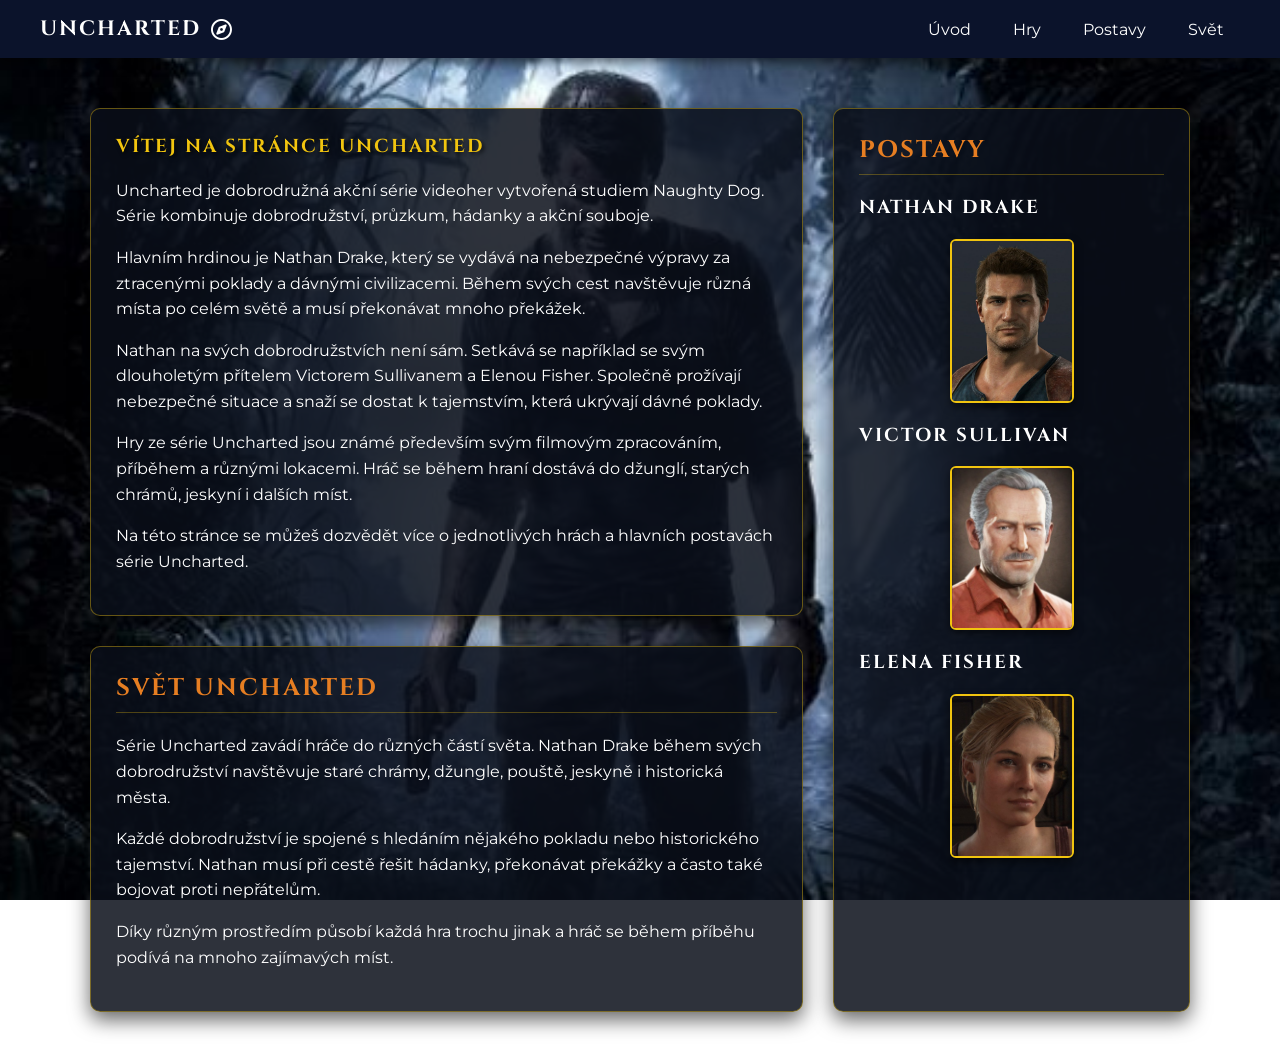
==== index.html @ ddd3dea9 "finalni_verze" ====
<!DOCTYPE html>
<html lang="cs">

<head>
    <title>Uncharted</title>
    <link rel="preconnect" href="https://fonts.googleapis.com">
    <link rel="preconnect" href="https://fonts.gstatic.com" crossorigin>
    <link
        href="https://fonts.googleapis.com/css2?family=Cinzel:wght@600;800&family=Montserrat:wght@400;600&display=swap"
        rel="stylesheet">

    <link rel="stylesheet" href="style.css">
    <link rel="stylesheet" href="https://cdnjs.cloudflare.com/ajax/libs/font-awesome/6.7.2/css/all.min.css">
</head>

<body>

    <header>
        <nav id="navbar">

            <div class="logo">
                UNCHARTED
                <i class="fa-regular fa-compass"></i>
            </div>

            <ul>
                <li><a href="#uvod">Úvod</a></li>
                <li><a href="hry.html">Hry</a></li>
                <li><a href="#postavy">Postavy</a></li>
                <li><a href="#svet">Svět</a></li>
            </ul>

        </nav>
    </header>

    <main>

        <section id="uvod">

            <div class="obsah">

                <div class="hlavni-obsah">
                    <article id="uvod-clanek">
                        <h1>Vítej na stránce Uncharted</h1>

                        <p>Uncharted je dobrodružná akční série videoher vytvořená studiem Naughty Dog. Série kombinuje
                            dobrodružství, průzkum, hádanky a akční souboje.</p>

                        <p>Hlavním hrdinou je Nathan Drake, který se vydává na nebezpečné výpravy za ztracenými poklady
                            a dávnými civilizacemi. Během svých cest navštěvuje různá místa po celém světě a musí
                            překonávat mnoho překážek.</p>

                        <p>Nathan na svých dobrodružstvích není sám. Setkává se například se svým dlouholetým přítelem
                            Victorem Sullivanem a Elenou Fisher. Společně prožívají nebezpečné situace a snaží se dostat
                            k tajemstvím, která ukrývají dávné poklady.</p>

                        <p>Hry ze série Uncharted jsou známé především svým filmovým zpracováním, příběhem a různými
                            lokacemi. Hráč se během hraní dostává do džunglí, starých chrámů, jeskyní i dalších míst.
                        </p>

                        <p>Na této stránce se můžeš dozvědět více o jednotlivých hrách a hlavních postavách série
                            Uncharted.</p>
                    </article>

                    <article id="svet">
                        <h2>Svět Uncharted</h2>

                        <p>Série Uncharted zavádí hráče do různých částí světa. Nathan Drake během svých dobrodružství
                            navštěvuje staré chrámy, džungle, pouště, jeskyně i historická města.</p>

                        <p>Každé dobrodružství je spojené s hledáním nějakého pokladu nebo historického tajemství.
                            Nathan musí při cestě řešit hádanky, překonávat překážky a často také bojovat proti
                            nepřátelům.</p>

                        <p>Díky různým prostředím působí každá hra trochu jinak a hráč se během příběhu podívá na mnoho
                            zajímavých míst.</p>
                    </article>
                </div>
                <aside id="postavy">
                    <h2>Postavy</h2>
                    <h3>Nathan Drake</h3>
                    <img src="Nathan Drake.jpg" alt="Nathan Drake">
                    <h3>Victor Sullivan</h3>
                    <img src="_Victor Sullivan_ - Uncharted.jpg" alt="Victor Sullivan">
                    <h3>Elena Fisher</h3>
                    <img src="elena_fisher.jpg" alt="Elena Fisher">
                </aside>

            </div>

            </div>
        </section>
    </main>

</body>

</html>
---- style.css ----
body {
    margin: 0;
    font-family: 'Montserrat', sans-serif;
    color: white;
}

h1, h2, h3, .logo {
    font-family: 'Cinzel', serif;
    letter-spacing: 2px;
    text-transform: uppercase;
}

h1 {
    color: #f1c40f; 
    text-shadow: 2px 2px 4px rgba(0, 0, 0, 0.8);
    margin-top: 0;
}

h2 {
    color: #e67e22; 
    border-bottom: 1px solid rgba(241, 196, 15, 0.3);
    padding-bottom: 8px;
    margin-top: 0;
}


#navbar {
    background-color: #0b132b; 
    color: white;
    display: flex;
    justify-content: space-between; 
    align-items: center;
    padding: 15px 40px;
    position: sticky;
    top: 0;
    z-index: 1000;
    box-shadow: 0 4px 10px rgba(0, 0, 0, 0.5);
}

#navbar ul {
    display: flex;
    list-style: none;
    margin: 0;
    padding: 0;
    gap: 10px;
}

#navbar a {
    color: white;
    text-decoration: none;
    padding: 8px 16px;
    border-radius: 4px;
    transition: background-color 0.3s ease, color 0.3s ease;
}

#navbar a:hover {
    background-color: rgba(241, 196, 15, 0.2);
    color: #f1c40f;
}

.logo {
    font-size: 1.3rem;
    font-weight: bold;
    display: flex;
    align-items: center;
    gap: 10px;
}

main {
    background-image: url("nathan.jpg");
    background-size: cover;
    background-position: center;
    background-attachment: fixed;
    min-height: calc(100vh - 60px);
    padding: 50px 20px;
}

.obsah {
    max-width: 1100px;
    margin: 0 auto;
    display: grid;
    grid-template-columns: 2fr 1fr;
    gap: 30px;
}

.hlavni-obsah {
    display: flex;
    flex-direction: column;
    gap: 30px;
}

article, aside {
    border: 1px solid rgba(241, 196, 15, 0.4);
    border-radius: 10px;
    padding: 25px;
    background-color: rgba(10, 15, 25, 0.85); 
    box-shadow: 0 8px 20px rgba(0, 0, 0, 0.6);
}

article p, aside p {
    line-height: 1.6;
}


#postavy img {
    width: 120px;
    height: 160px;
    object-fit: cover;
    display: block;
    margin: 10px auto 20px auto;
    border-radius: 6px;
    border: 2px solid #f1c40f;
    box-shadow: 0 4px 8px rgba(0, 0, 0, 0.5);
}


.odkaz-koupit {
    display: inline-block;
    margin-top: 10px;
    padding: 8px 15px;
    background-color: darkblue;
    color: white;
    text-decoration: none;
    border-radius: 5px;
    border: 1px solid white;
}

.odkaz-koupit:hover {
    background-color: blue;
}
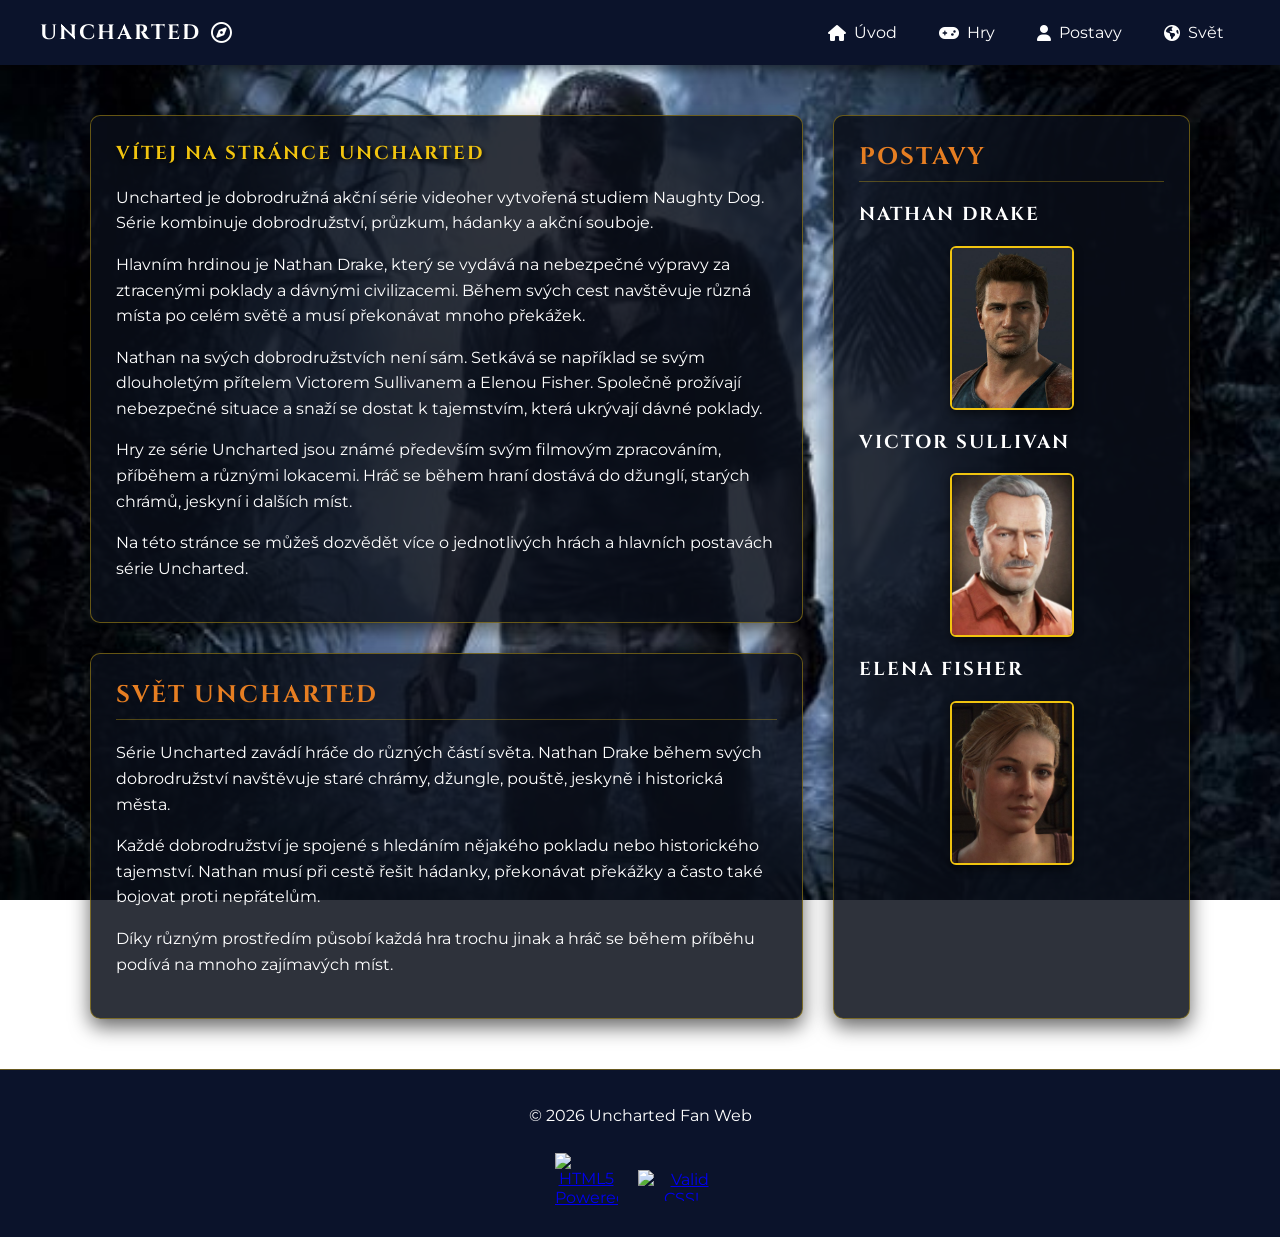
==== commit c82c85b5: "Oprava layoutu, přidání W3C ikon a responzivity menu" ====
--- a/index.html
+++ b/index.html
@@ -2,6 +2,8 @@
 <html lang="cs">
 
 <head>
+    <meta charset="UTF-8">
+    <meta name="viewport" content="width=device-width, initial-scale=1.0">
     <title>Uncharted</title>
     <link rel="preconnect" href="https://fonts.googleapis.com">
     <link rel="preconnect" href="https://fonts.gstatic.com" crossorigin>
@@ -24,10 +26,10 @@
             </div>
 
             <ul>
-                <li><a href="#uvod">Úvod</a></li>
-                <li><a href="hry.html">Hry</a></li>
-                <li><a href="#postavy">Postavy</a></li>
-                <li><a href="#svet">Svět</a></li>
+                <li><a href="#uvod"><i class="fa-solid fa-house"></i><span>Úvod</span></a></li>
+                <li><a href="hry.html"><i class="fa-solid fa-gamepad"></i><span>Hry</span></a></li>
+                <li><a href="#postavy"><i class="fa-solid fa-user"></i><span>Postavy</span></a></li>
+                <li><a href="#svet"><i class="fa-solid fa-earth-americas"></i><span>Svět</span></a></li>
             </ul>
 
         </nav>
@@ -76,21 +78,39 @@
                             zajímavých míst.</p>
                     </article>
                 </div>
+
                 <aside id="postavy">
                     <h2>Postavy</h2>
                     <h3>Nathan Drake</h3>
-                    <img src="Nathan Drake.jpg" alt="Nathan Drake">
+                    <img src="Nathan_Drake.jpg" alt="Nathan Drake">
                     <h3>Victor Sullivan</h3>
-                    <img src="_Victor Sullivan_ - Uncharted.jpg" alt="Victor Sullivan">
+                    <img src="Victor_Sullivan.jpg" alt="Victor Sullivan">
                     <h3>Elena Fisher</h3>
                     <img src="elena_fisher.jpg" alt="Elena Fisher">
                 </aside>
 
             </div>
 
+        </section>
+
+    </main>
+
+    <footer>
+        <div class="footer-obsah">
+            <p>&copy; 2026 Uncharted Fan Web</p>
+
+            <div class="validace-ikony">
+                <a href="https://validator.w3.org/check?uri=referer" target="_blank" title="Validovat HTML">
+                    <img src="https://www.w3.org/html/logo/badge/html5-badge-h-solo.png" alt="HTML5 Powered" width="63"
+                        height="64">
+                </a>
+
+                <a href="https://jigsaw.w3.org/css-validator/check/referer" target="_blank" title="Validovat CSS">
+                    <img src="https://jigsaw.w3.org/css-validator/images/vcss" alt="Valid CSS!" width="88" height="31">
+                </a>
             </div>
-        </section>
-    </main>
+        </div>
+    </footer>
 
 </body>
 
--- a/style.css
+++ b/style.css
@@ -4,31 +4,33 @@
     color: white;
 }
 
-h1, h2, h3, .logo {
+h1,
+h2,
+h3,
+.logo {
     font-family: 'Cinzel', serif;
     letter-spacing: 2px;
     text-transform: uppercase;
 }
 
 h1 {
-    color: #f1c40f; 
+    color: #f1c40f;
     text-shadow: 2px 2px 4px rgba(0, 0, 0, 0.8);
     margin-top: 0;
 }
 
 h2 {
-    color: #e67e22; 
+    color: #e67e22;
     border-bottom: 1px solid rgba(241, 196, 15, 0.3);
     padding-bottom: 8px;
     margin-top: 0;
 }
 
-
 #navbar {
-    background-color: #0b132b; 
+    background-color: #0b132b;
     color: white;
     display: flex;
-    justify-content: space-between; 
+    justify-content: space-between;
     align-items: center;
     padding: 15px 40px;
     position: sticky;
@@ -51,6 +53,9 @@
     padding: 8px 16px;
     border-radius: 4px;
     transition: background-color 0.3s ease, color 0.3s ease;
+    display: flex;
+    align-items: center;
+    gap: 8px;
 }
 
 #navbar a:hover {
@@ -89,18 +94,19 @@
     gap: 30px;
 }
 
-article, aside {
+article,
+aside {
     border: 1px solid rgba(241, 196, 15, 0.4);
     border-radius: 10px;
     padding: 25px;
-    background-color: rgba(10, 15, 25, 0.85); 
+    background-color: rgba(10, 15, 25, 0.85);
     box-shadow: 0 8px 20px rgba(0, 0, 0, 0.6);
 }
 
-article p, aside p {
+article p,
+aside p {
     line-height: 1.6;
 }
-
 
 #postavy img {
     width: 120px;
@@ -112,7 +118,6 @@
     border: 2px solid #f1c40f;
     box-shadow: 0 4px 8px rgba(0, 0, 0, 0.5);
 }
-
 
 .odkaz-koupit {
     display: inline-block;
@@ -127,4 +132,59 @@
 
 .odkaz-koupit:hover {
     background-color: blue;
+}
+
+footer {
+    background-color: #0b132b;
+    color: white;
+    text-align: center;
+    padding: 20px;
+    border-top: 1px solid rgba(241, 196, 15, 0.4);
+}
+
+.footer-obsah {
+    max-width: 1100px;
+    margin: 0 auto;
+    display: flex;
+    flex-direction: column;
+    align-items: center;
+    gap: 12px;
+}
+
+.validace-ikony {
+    display: flex;
+    align-items: center;
+    justify-content: center;
+    gap: 20px;
+}
+
+.validace-ikony img {
+    display: block;
+    border: none;
+    transition: transform 0.2s ease;
+}
+
+.validace-ikony img:hover {
+    transform: scale(1.08);
+}
+
+
+@media (max-width: 768px) {
+
+    #navbar ul a span {
+        display: none;
+    }
+
+    #navbar a {
+        padding: 10px 14px;
+        font-size: 1.2rem;
+    }
+
+    #navbar {
+        padding: 15px 20px;
+    }
+
+    .obsah {
+        grid-template-columns: 1fr;
+    }
 }
